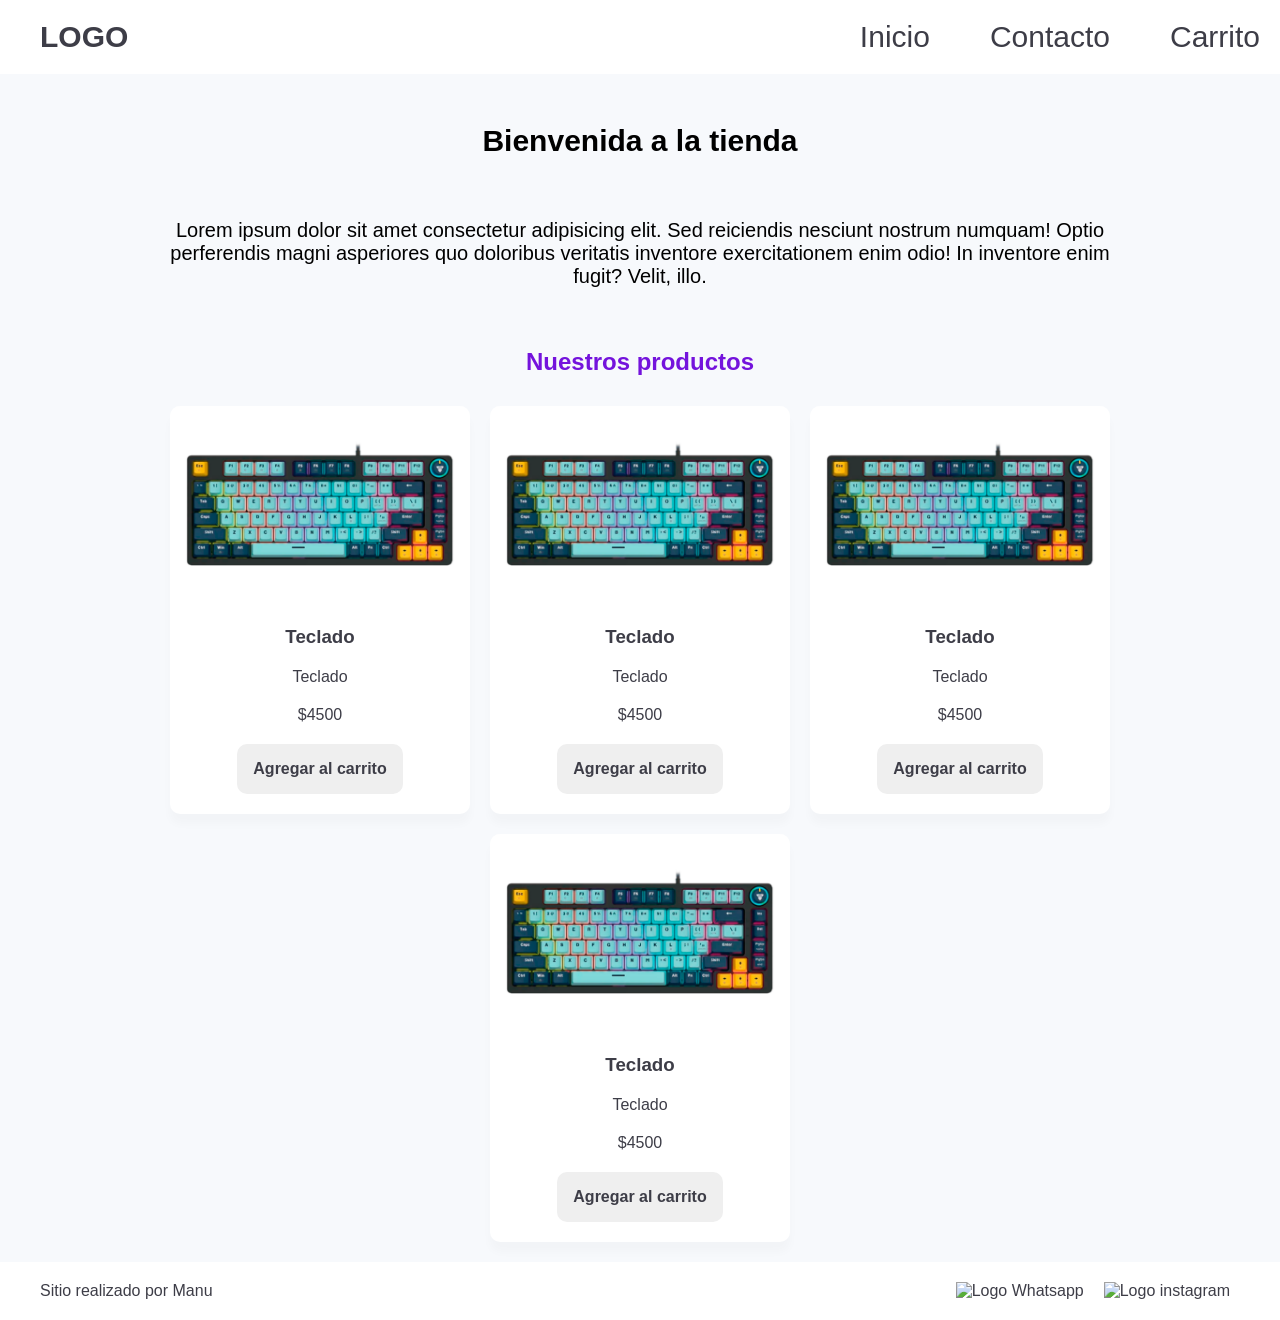
==== index.html @ 4857826c "se agrego el home trabajo en el home" ====
<!DOCTYPE html>
<html lang="es">
<head>
    <meta charset="UTF-8">
    <meta name="viewport" content="width=device-width, initial-scale=1.0">
    <title>Manuel Muñoz | TP C26236 </title>

    <link rel="stylesheet" href="./css/styles.css">
</head>
<body>
    <header>
        <div class="div-logo"><a class="logo" href="./index.html">LOGO</a></div>
        <nav class="header-nav">
            <ul>
                <li><a href="./index.html">Inicio</a></li>
                <li><a href="./pages/contacto.html">Contacto</a></li>
                <li><a href="./pages/carrito.html">Carrito</a></li>
            </ul>
        </nav>
    </header>
    <main>
        <section class="inicio">
            <h1>Bienvenida a la tienda</h1>
            <p class="parrafo">Lorem ipsum dolor sit amet consectetur adipisicing elit. Sed reiciendis nesciunt nostrum numquam! Optio perferendis magni asperiores quo doloribus veritatis inventore exercitationem enim odio! In inventore enim fugit? Velit, illo.</p>

        </section>
        <section>
            <h2 class="titulo-productos text-secondary">Nuestros productos</h2>
            <div class="contenedor-tarjetas">
                <article class="card text-dark">
                    <img src="./img/teclado.png" alt="Teclado">
                    <h3>Teclado</h3>
                    <p>Teclado</p>
                    <p>$4500</p>
                    <button class="btn bg-secondary text-dark">
                        Agregar al carrito
                    </button>
                </article>
                <article class="card text-dark">
                    <img src="./img/teclado.png" alt="Teclado">
                    <h3>Teclado</h3>
                    <p>Teclado</p>
                    <p>$4500</p>
                    <button class="btn bg-secondary text-dark">
                        Agregar al carrito
                    </button>
                </article>
                <article class="card text-dark">
                    <img src="./img/teclado.png" alt="Teclado">
                    <h3>Teclado</h3>
                    <p>Teclado</p>
                    <p>$4500</p>
                    <button class="btn bg-secondary text-dark">
                        Agregar al carrito
                    </button>
                </article>
                <article class="card text-dark">
                    <img src="./img/teclado.png" alt="Teclado">
                    <h3>Teclado</h3>
                    <p>Teclado</p>
                    <p>$4500</p>
                    <button class="btn bg-secondary text-dark">
                        Agregar al carrito
                    </button>
                </article>
            </div>
        </section>
    </main>
    <footer>
        <p>Sitio realizado por Manu</p>
        <nav>
            <ul class="footer-list">
                <li><img src="./img/" alt="Logo Whatsapp" width="50"></li>
                <li><img src="./img/" alt="Logo instagram" width="50"></li>
            </ul>
        </nav>
    </footer>
</body>
</html>
---- css/styles.css ----
*{
    margin: 0;
    padding: 0;
    box-sizing: border-box;   
}
/* ------------------------------ 1 rem = 10px ------------------------------ */
html{
    font-size: 62.5%;
}
body{
    font-family: sans-serif;
    font-size: 1.6rem;
    background-color: #F7F9FC;
    color: #000;
    display: flex;
    flex-direction: column;
    min-height: 100vh;
}
main{
    width: 80%;
    margin: auto;
    padding: 2rem 0;
    flex:1;
    display: flex;
    flex-direction: column;
    align-items: center;
}
h1{
    font-size: 3rem;
    font-weight: 800;
    line-height: 1.15;
    margin: 3rem 0;
}
h2{
    color: #3D3D47;
    font-size: 2.4rem;
    font-weight: 700;
    line-height: 1.2;
    text-align: center;
    margin: 3rem 0;
}

.btn{
    border:none;
    font-size: 1.6rem;
    font-weight: bold;
    padding: 1.6rem;
    border-radius: 1rem;
}
header, footer{
    background: #fff;
    color:#3D3D47;
    width: 100%;
    display: flex;
    justify-content: space-between;
    align-items: center;
}
footer{
    padding: 1rem 4rem;
}
.div-logo{
    margin-left: 2rem;
    font-weight: bold;
}
.logo, .header-nav a{
    text-decoration: none;
    font-size: 3rem;
    color: inherit;
    display: inline-block;
    padding: 2rem;
}
.header-nav ul, footer .footer-list{
    list-style: none;
    display: flex;
    gap: 2rem;
}

.footer-list{
    padding: 1rem;
}
.footer-list img{
    width: 50px;
}

/* -------------------------------------------------------------------------- */
/*                                   Colores                                  */
/* -------------------------------------------------------------------------- */
.bg-primary{
    background-color: #fff;
}
.bg-secondary{
 color: #F7F9FC; 
}
.text-light{
 color: #fff; 
}
.text-dark{
 color: #3D3D47; 
}
.text-secondary{
 color: #7413DC;     
}

/* -------------------------------------------------------------------------- */
/*                                    Home                                    */
/* -------------------------------------------------------------------------- */
.inicio{
    display: flex;
    justify-content: center;
    align-items: center;
    flex-wrap: wrap;
    text-align: center;
}
.inicio h1{
    width: 100%;
}
.parrafo{
    width: 100%;
    font-size: 2rem;
    padding: 3rem;
}
.contenedor-tarjetas{
    display: flex;
    justify-content: center;
    gap: 2rem;
    /* -------- Para que se acomoden los hijos abajo si no tienen espacio ------- */
    flex-wrap: wrap;
}
.card{
    background-color: #fff;
    width: 30rem;
    border-radius: 1rem;

    /* ------------------- Oculta el sobrante de las imagenes ------------------- */
    overflow: hidden;
    display: flex;
    flex-direction: column;
    align-items: center;
    gap: 2rem;
    padding-bottom: 2rem;
    box-shadow: 0rem 1rem 1rem rgba(0, 0, 0, .025);
}
.card img{
    width: 100%;
    height: 20rem;
    object-fit: cover;
}
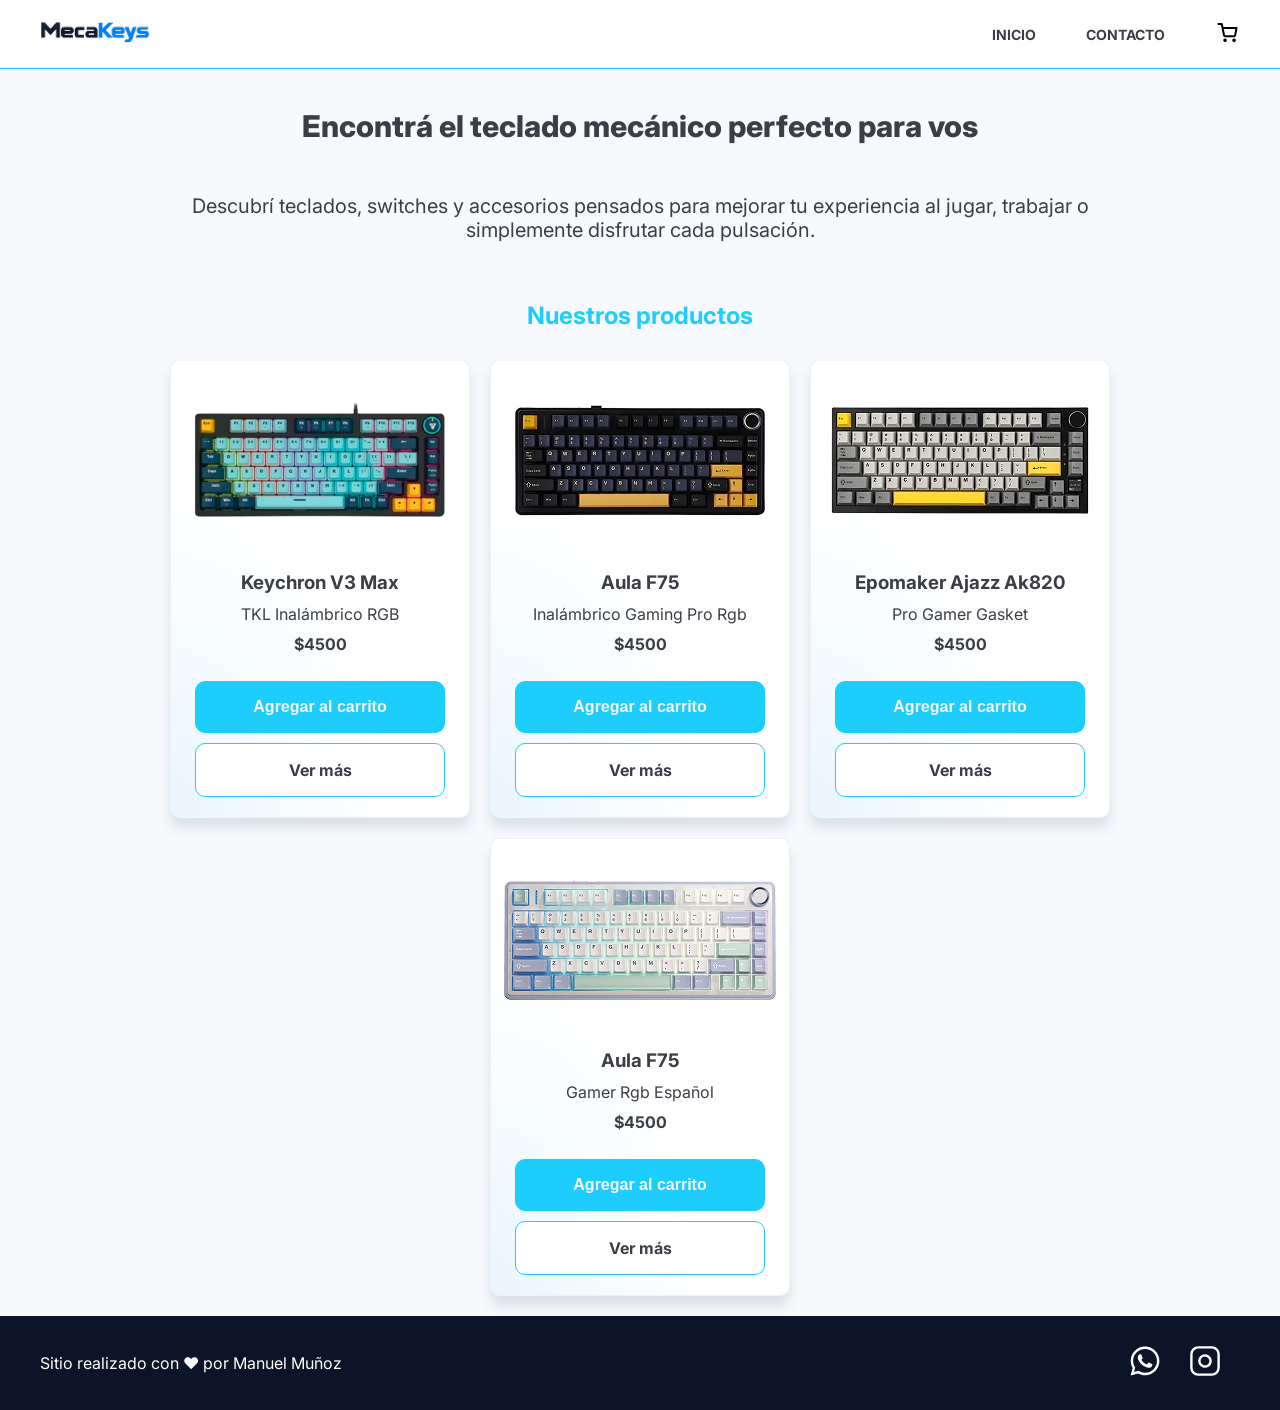
==== commit 7e9216e9: "Se actualizaron los estilos, la navegación, y se agregaron internas." ====
--- a/index.html
+++ b/index.html
@@ -4,76 +4,104 @@
     <meta charset="UTF-8">
     <meta name="viewport" content="width=device-width, initial-scale=1.0">
     <title>Manuel Muñoz | TP C26236 </title>
-
+    <!-- ------------------------------- Favicon ------------------------------- -->
+    <link rel="icon" href="./img/favicon.png" sizes="any">
+    <!-- ------------------------------- Fuentes ------------------------------- -->
+    <link rel="preconnect" href="https://fonts.googleapis.com">
+    <link rel="preconnect" href="https://fonts.gstatic.com" crossorigin>
+    <link href="https://fonts.googleapis.com/css2?family=Inter:ital,opsz,wght@0,14..32,100..900;1,14..32,100..900&display=swap" rel="stylesheet">
+    <!-- ------------------------------- Estilos ------------------------------- -->
     <link rel="stylesheet" href="./css/styles.css">
+    <link rel="stylesheet" href="./css/media.css">
+        
 </head>
 <body>
     <header>
-        <div class="div-logo"><a class="logo" href="./index.html">LOGO</a></div>
+        <div class="div-logo"><a class="logo" href="./index.html"><img src="./img/logo.webp" alt=""></a></div>
         <nav class="header-nav">
             <ul>
                 <li><a href="./index.html">Inicio</a></li>
                 <li><a href="./pages/contacto.html">Contacto</a></li>
-                <li><a href="./pages/carrito.html">Carrito</a></li>
+                <li><a class="icon-carrito" href="./pages/carrito.html"><img class="icon-nav" src="./img/carrito.svg" alt="carrito de compras"></a></li>
             </ul>
         </nav>
     </header>
     <main>
         <section class="inicio">
-            <h1>Bienvenida a la tienda</h1>
-            <p class="parrafo">Lorem ipsum dolor sit amet consectetur adipisicing elit. Sed reiciendis nesciunt nostrum numquam! Optio perferendis magni asperiores quo doloribus veritatis inventore exercitationem enim odio! In inventore enim fugit? Velit, illo.</p>
+            <h1 class="text-dark">Encontrá el teclado mecánico perfecto para vos</h1>
+            <p class="parrafo text-dark">Descubrí teclados, switches y accesorios pensados para mejorar tu experiencia al jugar, trabajar o simplemente disfrutar cada pulsación.</p>
 
         </section>
         <section>
             <h2 class="titulo-productos text-secondary">Nuestros productos</h2>
             <div class="contenedor-tarjetas">
                 <article class="card text-dark">
-                    <img src="./img/teclado.png" alt="Teclado">
-                    <h3>Teclado</h3>
-                    <p>Teclado</p>
-                    <p>$4500</p>
-                    <button class="btn bg-secondary text-dark">
-                        Agregar al carrito
-                    </button>
+                    <img src="./img/imagen-tec-01.webp" alt="Teclado Keychron V3 Max TKL Inalámbrico RGB">
+                    <div class="contenedor-info">
+                        <h3>Keychron V3 Max</h3>
+                        <p> TKL Inalámbrico RGB</p>
+                        <p>$4500</p>
+                    </div>
+                    <div class="contenedor-btn">
+                        <button class="btn bg-secondary cursor-pointer text-ligth comprar">
+                            Agregar al carrito
+                        </button>
+                        <a class="btn bg-secondary cursor-pointer text-dark ver-mas" href="./pages/interna-producto.html">Ver más</a>                        
+                    </div>
                 </article>
                 <article class="card text-dark">
-                    <img src="./img/teclado.png" alt="Teclado">
-                    <h3>Teclado</h3>
-                    <p>Teclado</p>
-                    <p>$4500</p>
-                    <button class="btn bg-secondary text-dark">
-                        Agregar al carrito
-                    </button>
+                    <img src="./img/imagen-tec-02.webp" alt="Teclado Aula F75 75% Gaming Pro Rgb">
+                    <div class="contenedor-info">
+                        <h3>Aula F75</h3>
+                        <p>Inalámbrico Gaming Pro Rgb</p>
+                        <p>$4500</p>
+                    </div>
+                    <div class="contenedor-btn">
+                        <button class="btn bg-secondary cursor-pointer text-ligth comprar">
+                            Agregar al carrito
+                        </button>
+                        <a class="btn bg-secondary cursor-pointer text-dark ver-mas" href="./pages/interna-producto.html">Ver más</a>
+                    </div>
                 </article>
                 <article class="card text-dark">
-                    <img src="./img/teclado.png" alt="Teclado">
-                    <h3>Teclado</h3>
-                    <p>Teclado</p>
-                    <p>$4500</p>
-                    <button class="btn bg-secondary text-dark">
-                        Agregar al carrito
-                    </button>
+                    <img src="./img/imagen-tec-03.webp" alt="Teclado Epomaker Ajazz Ak820 Pro Gamer Gasket">
+                    <div class="contenedor-info">
+                        <h3>Epomaker Ajazz Ak820</h3>
+                        <p>Pro Gamer Gasket</p>
+                        <p>$4500</p>
+                    </div>
+                    <div class="contenedor-btn">
+                        <button class="btn bg-secondary cursor-pointer text-ligth comprar">
+                            Agregar al carrito
+                        </button>
+                        <a class="btn bg-secondary cursor-pointer text-dark ver-mas" href="./pages/interna-producto.html">Ver más</a>
+                    </div>
                 </article>
                 <article class="card text-dark">
-                    <img src="./img/teclado.png" alt="Teclado">
-                    <h3>Teclado</h3>
-                    <p>Teclado</p>
-                    <p>$4500</p>
-                    <button class="btn bg-secondary text-dark">
-                        Agregar al carrito
-                    </button>
+                    <img src="./img/imagen-tec-04.webp" alt="Teclado Aula F75 75% Gamer Rgb Español">
+                    <div class="contenedor-info">
+                        <h3>Aula F75</h3>
+                        <p>Gamer Rgb Español</p>
+                        <p>$4500</p>
+                    </div>
+                    <div class="contenedor-btn">
+                        <button class="btn bg-secondary cursor-pointer text-ligth comprar">
+                            Agregar al carrito
+                        </button>
+                        <a class="btn bg-secondary cursor-pointer text-dark ver-mas" href="./pages/interna-producto.html">Ver más</a>
+                    </div>
                 </article>
             </div>
         </section>
     </main>
     <footer>
-        <p>Sitio realizado por Manu</p>
+        <p class="text-light">Sitio realizado con ❤️ por Manuel Muñoz</p>
         <nav>
             <ul class="footer-list">
-                <li><img src="./img/" alt="Logo Whatsapp" width="50"></li>
-                <li><img src="./img/" alt="Logo instagram" width="50"></li>
+                <li class="cursor-pointer"><img src="./img/whatsapp.svg" alt="Logo Whatsapp"></li>
+                <li class="cursor-pointer"><img src="./img/instagram.svg" alt="Logo instagram"></li>
             </ul>
         </nav>
     </footer>
 </body>
-</html>+</html>
--- a/css/styles.css
+++ b/css/styles.css
@@ -8,7 +8,8 @@
     font-size: 62.5%;
 }
 body{
-    font-family: sans-serif;
+    font-family: "Inter", sans-serif;
+    font-optical-sizing: auto;
     font-size: 1.6rem;
     background-color: #F7F9FC;
     color: #000;
@@ -16,6 +17,10 @@
     flex-direction: column;
     min-height: 100vh;
 }
+body::selection{
+    background-color: #1dcdfe;
+    color: #000;
+}    
 main{
     width: 80%;
     margin: auto;
@@ -29,7 +34,7 @@
     font-size: 3rem;
     font-weight: 800;
     line-height: 1.15;
-    margin: 3rem 0;
+    margin: 2rem 0;
 }
 h2{
     color: #3D3D47;
@@ -39,7 +44,6 @@
     text-align: center;
     margin: 3rem 0;
 }
-
 .btn{
     border:none;
     font-size: 1.6rem;
@@ -47,6 +51,16 @@
     padding: 1.6rem;
     border-radius: 1rem;
 }
+.text-bold{
+    font-weight: 700;
+}
+.cursor-pointer{
+    cursor:pointer;
+}
+.icon-nav{
+    width: 2.5rem;
+}
+
 header, footer{
     background: #fff;
     color:#3D3D47;
@@ -55,6 +69,9 @@
     justify-content: space-between;
     align-items: center;
 }
+header{
+    border-bottom: .1rem solid #1dcdfe;
+}
 footer{
     padding: 1rem 4rem;
 }
@@ -62,24 +79,48 @@
     margin-left: 2rem;
     font-weight: bold;
 }
-.logo, .header-nav a{
+.header-nav{
+    margin-right: 2rem;
+}
+.logo img{
+    width: 15rem;
+    padding: 2rem;
+}
+.header-nav a{
     text-decoration: none;
-    font-size: 3rem;
+    font-size: 1.4rem;
+    font-weight: 700;
     color: inherit;
     display: inline-block;
     padding: 2rem;
+    text-transform: uppercase;
+    transition: ease-in-out 150ms;
+}
+.header-nav a:hover{
+    color:#1dcdfe;
+}
+.icon-carrito:hover{
+    background-color: #1dcdfe;
 }
 .header-nav ul, footer .footer-list{
     list-style: none;
     display: flex;
-    gap: 2rem;
+    gap: 1rem;
+    align-items: center;
 }
 
 .footer-list{
     padding: 1rem;
 }
+.footer-list li{
+    padding: .5rem;
+}
+.footer-list li:hover{
+    background: #1dcdfe;
+    border-radius: 50%;
+}
 .footer-list img{
-    width: 50px;
+    width: 4rem;
 }
 
 /* -------------------------------------------------------------------------- */
@@ -91,6 +132,9 @@
 .bg-secondary{
  color: #F7F9FC; 
 }
+footer{
+background-color: #0B1428;
+}
 .text-light{
  color: #fff; 
 }
@@ -98,12 +142,13 @@
  color: #3D3D47; 
 }
 .text-secondary{
- color: #7413DC;     
+ color: #1dcdfe;     
 }
 
 /* -------------------------------------------------------------------------- */
 /*                                    Home                                    */
 /* -------------------------------------------------------------------------- */
+
 .inicio{
     display: flex;
     justify-content: center;
@@ -127,21 +172,116 @@
     flex-wrap: wrap;
 }
 .card{
-    background-color: #fff;
+    
     width: 30rem;
     border-radius: 1rem;
 
-    /* ------------------- Oculta el sobrante de las imagenes ------------------- */
+    /* ------------------- Oculta el sobrante de las imágenes ------------------- */
     overflow: hidden;
     display: flex;
     flex-direction: column;
     align-items: center;
-    gap: 2rem;
-    padding-bottom: 2rem;
-    box-shadow: 0rem 1rem 1rem rgba(0, 0, 0, .025);
+    gap: 1rem;
+    padding: 0 1rem 2rem 1rem;
+    box-shadow: 0rem 1rem 1.2rem rgba(218, 224, 233, 1);
+    transition: ease-in 150ms;
+    text-align: center;
+    border: .1rem solid #EFF2F6;
+    background: radial-gradient(at 0% 100%, rgba(29, 205, 254, .06) 10px, #fff 50%);
+    transition: ease-in-out 150ms;
+}
+.card:hover{
+    border: .1rem solid rgba(29, 205, 254, .2);
+    box-shadow: 0rem 1rem 1.2rem rgba(29, 205, 254, .5);
 }
 .card img{
     width: 100%;
     height: 20rem;
     object-fit: cover;
-}+    text-align: center;
+}
+
+.card .contenedor-info{
+    display: flex;
+    flex-direction: column;
+    width: 90%;
+    min-height: 10rem;
+    gap:1rem;
+}
+.contenedor-info p:last-child{
+    font-weight: 700;
+}
+.card .contenedor-btn{
+    display: flex;
+    flex-direction: column;
+    width: 90%;
+    gap:1rem;
+    text-align: center;
+}
+.contenedor-btn .comprar{
+    background-color: #1dcdfe;
+    border:.1rem solid #1dcdfe;
+    transition: 200ms ease-in-out;
+}
+.contenedor-btn .comprar:hover{
+    background-color: #fff; 
+    border:.1rem solid #1dcdfe;
+    color: #3D3D47;
+}
+.contenedor-btn .ver-mas{
+    background-color: #fff; 
+    border:.1rem solid #1dcdfe; 
+    transition: 200ms ease-in-out;
+    text-decoration: none;
+}
+.contenedor-btn .ver-mas:hover{
+    background-color: rgba(29, 205, 254, .2);
+    border:.1rem solid #1dcdfe;
+}
+
+/* -------------------------------------------------------------------------- */
+/*                             Interna de producto                            */
+/* -------------------------------------------------------------------------- */
+
+.main-interna{
+    gap: 5rem;
+    padding-bottom: 5rem;
+}
+.producto{
+    display: flex;
+    align-items: center;
+    gap: 2rem;
+    flex-wrap: wrap;
+}
+.producto .producto-imagen,.producto .producto-contenido{
+    width: 45%;
+    display: flex;
+    flex-direction: column;
+    gap: 2rem;
+}
+.producto-imagen img{
+    width: 100%;
+}
+.contenido-descripcion {
+    display:flex;
+    flex-direction: column;
+    gap: 2rem;
+}
+section .interna-contenedor-info{
+    display: flex;
+    flex-direction: column;
+    width: 100%;
+    gap: 2rem;
+}
+section .interna-contenedor-info h2{
+    margin: 1rem 0;    
+    text-align: left;
+}
+section .interna-btn{
+    display: flex;
+    gap: 2rem;
+}
+.lista-descrip{
+    list-style: square;
+    list-style-position: inside;
+}
--- a/css/media.css
+++ b/css/media.css
@@ -0,0 +1,23 @@
+@media  screen and (-webkit-min-device-pixel-ratio:0) and (max-width:900px){
+ .producto .producto-imagen,.producto .producto-contenido{
+        width: 100%;
+    }
+}
+@media  screen and (-webkit-min-device-pixel-ratio:0) and (max-width:768px){
+    main{
+        width: 90%;
+    }
+    header, footer{
+        flex-direction: column;
+    }
+    .header-nav {
+        margin-right: 0;
+    }
+    .div-logo {
+        margin-left: 0rem;
+    }
+    .logo img {
+        padding: 2rem 0 0 0;
+    }
+
+}
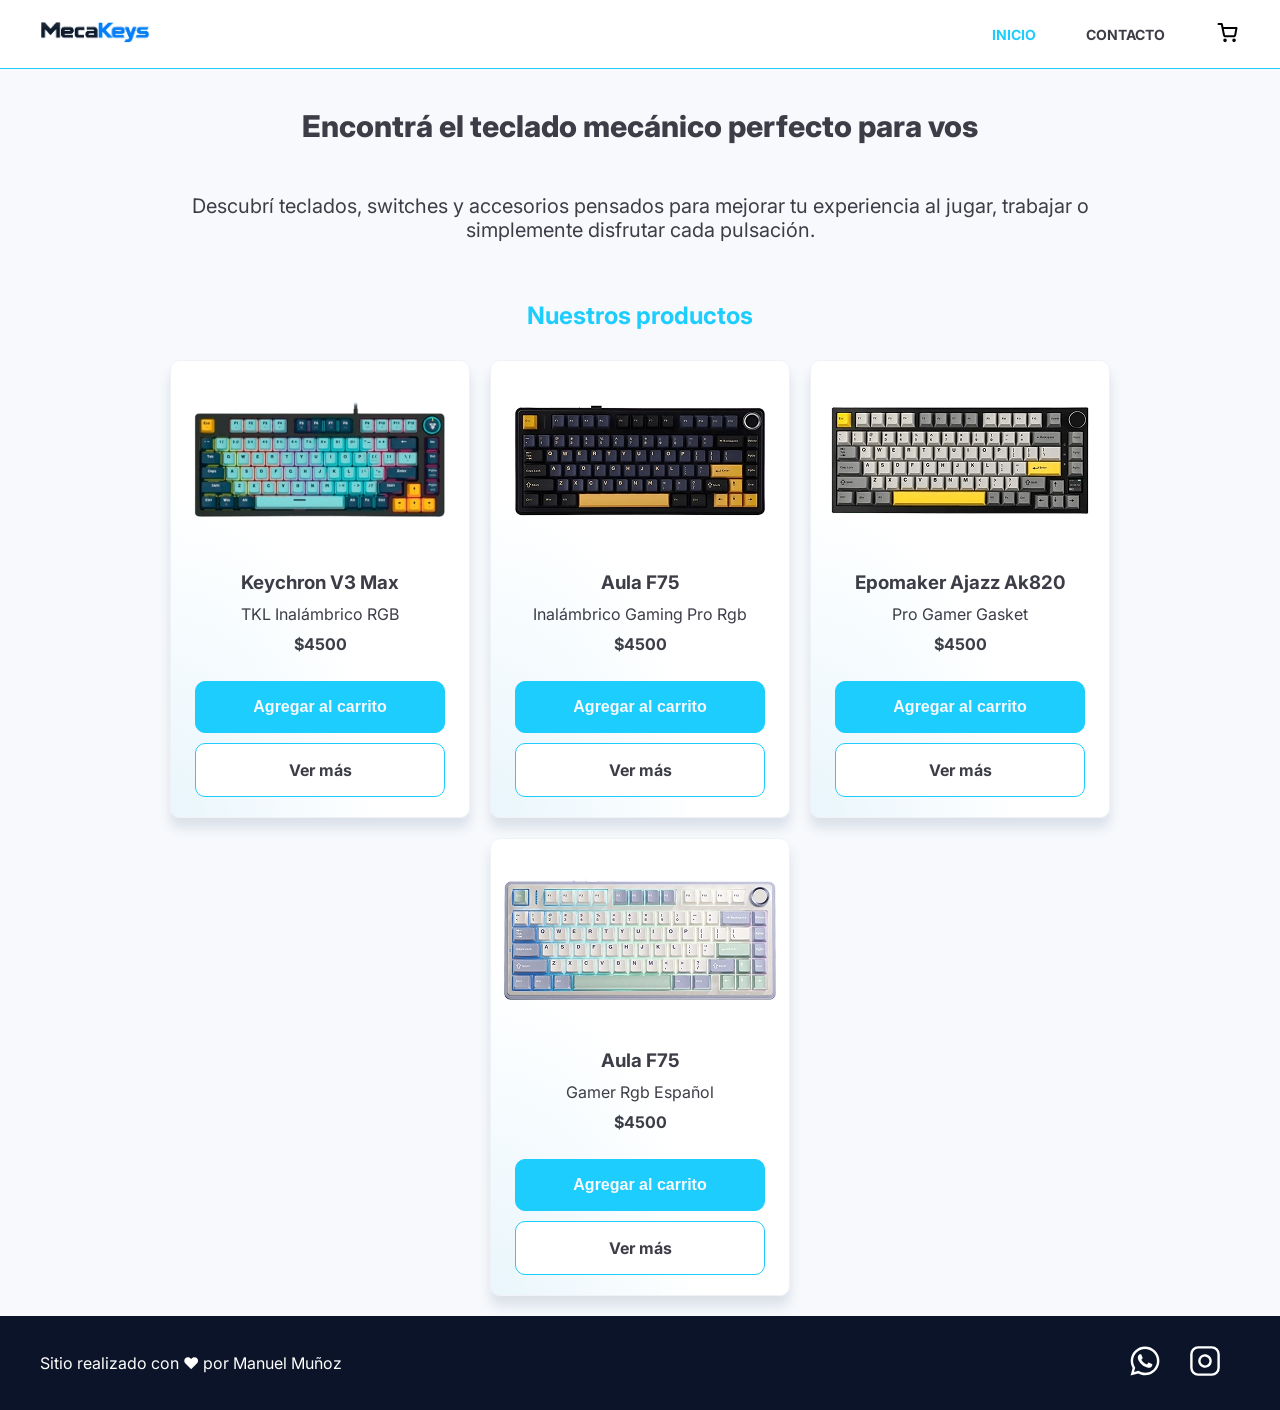
==== commit b1b52413: "Se trabajaron las internas de contacto y carrito, se ajustaron y se modificaron algunos estilos" ====
--- a/index.html
+++ b/index.html
@@ -20,7 +20,7 @@
         <div class="div-logo"><a class="logo" href="./index.html"><img src="./img/logo.webp" alt=""></a></div>
         <nav class="header-nav">
             <ul>
-                <li><a href="./index.html">Inicio</a></li>
+                <li><a class="active-nav" href="./index.html">Inicio</a></li>
                 <li><a href="./pages/contacto.html">Contacto</a></li>
                 <li><a class="icon-carrito" href="./pages/carrito.html"><img class="icon-nav" src="./img/carrito.svg" alt="carrito de compras"></a></li>
             </ul>
--- a/css/styles.css
+++ b/css/styles.css
@@ -90,16 +90,20 @@
     text-decoration: none;
     font-size: 1.4rem;
     font-weight: 700;
-    color: inherit;
+    color: #3D3D47;
     display: inline-block;
     padding: 2rem;
     text-transform: uppercase;
     transition: ease-in-out 150ms;
 }
-.header-nav a:hover{
+.header-nav a:hover, .header-nav a.active-nav{
     color:#1dcdfe;
 }
+
 .icon-carrito:hover{
+    background-color: #1dcdfe;
+}
+.icon-carrito-active{
     background-color: #1dcdfe;
 }
 .header-nav ul, footer .footer-list{
@@ -285,3 +289,62 @@
     list-style: square;
     list-style-position: inside;
 }
+
+/* -------------------------------------------------------------------------- */
+/*                                  Contacto                                  */
+/* -------------------------------------------------------------------------- */
+.contacto{
+    width: 100%;
+    display: flex;
+    flex-direction: column;
+    align-items: center;
+}
+.titulo-contacto{
+    margin: 2rem 0;
+}
+.form-contacto{
+    background-color: #fff;
+    color: #3D3D47;
+    width: 100%;
+    max-width: 70rem;
+    font-size: 2rem;
+    padding: 3rem;
+    border-radius: 1rem;
+    box-shadow: 0rem 1rem 1.2rem rgba(218, 224, 233, 1);
+}
+.grupo-input{
+    display: flex;
+    flex-direction: column;
+    gap:.8rem;
+    margin-bottom: 2rem;
+}
+.grupo-input input, .grupo-input textarea{
+    width: 100%;
+    padding: 1.2rem;
+    font-size: 1.6rem;
+    color: #3D3D47;
+    background-color: #fff;
+    border: .2rem solid #EFF2F6;
+    border-radius:.8rem;
+    outline:none;
+}
+.grupo-input input::placeholder, .grupo-input textarea::placeholder{
+    color: #bebecb;
+}
+.grupo-input textarea{
+    min-height: 10rem;
+    resize: vertical;
+}
+.grupo-input label{
+    font-size: 1.6rem;
+}
+/* -------------------------------------------------------------------------- */
+/*                                   Carrito                                  */
+/* -------------------------------------------------------------------------- */
+.carrito{
+    width: 100%;
+    display: flex;
+    flex-direction: column;
+    align-items: center;
+    gap:2rem;
+}
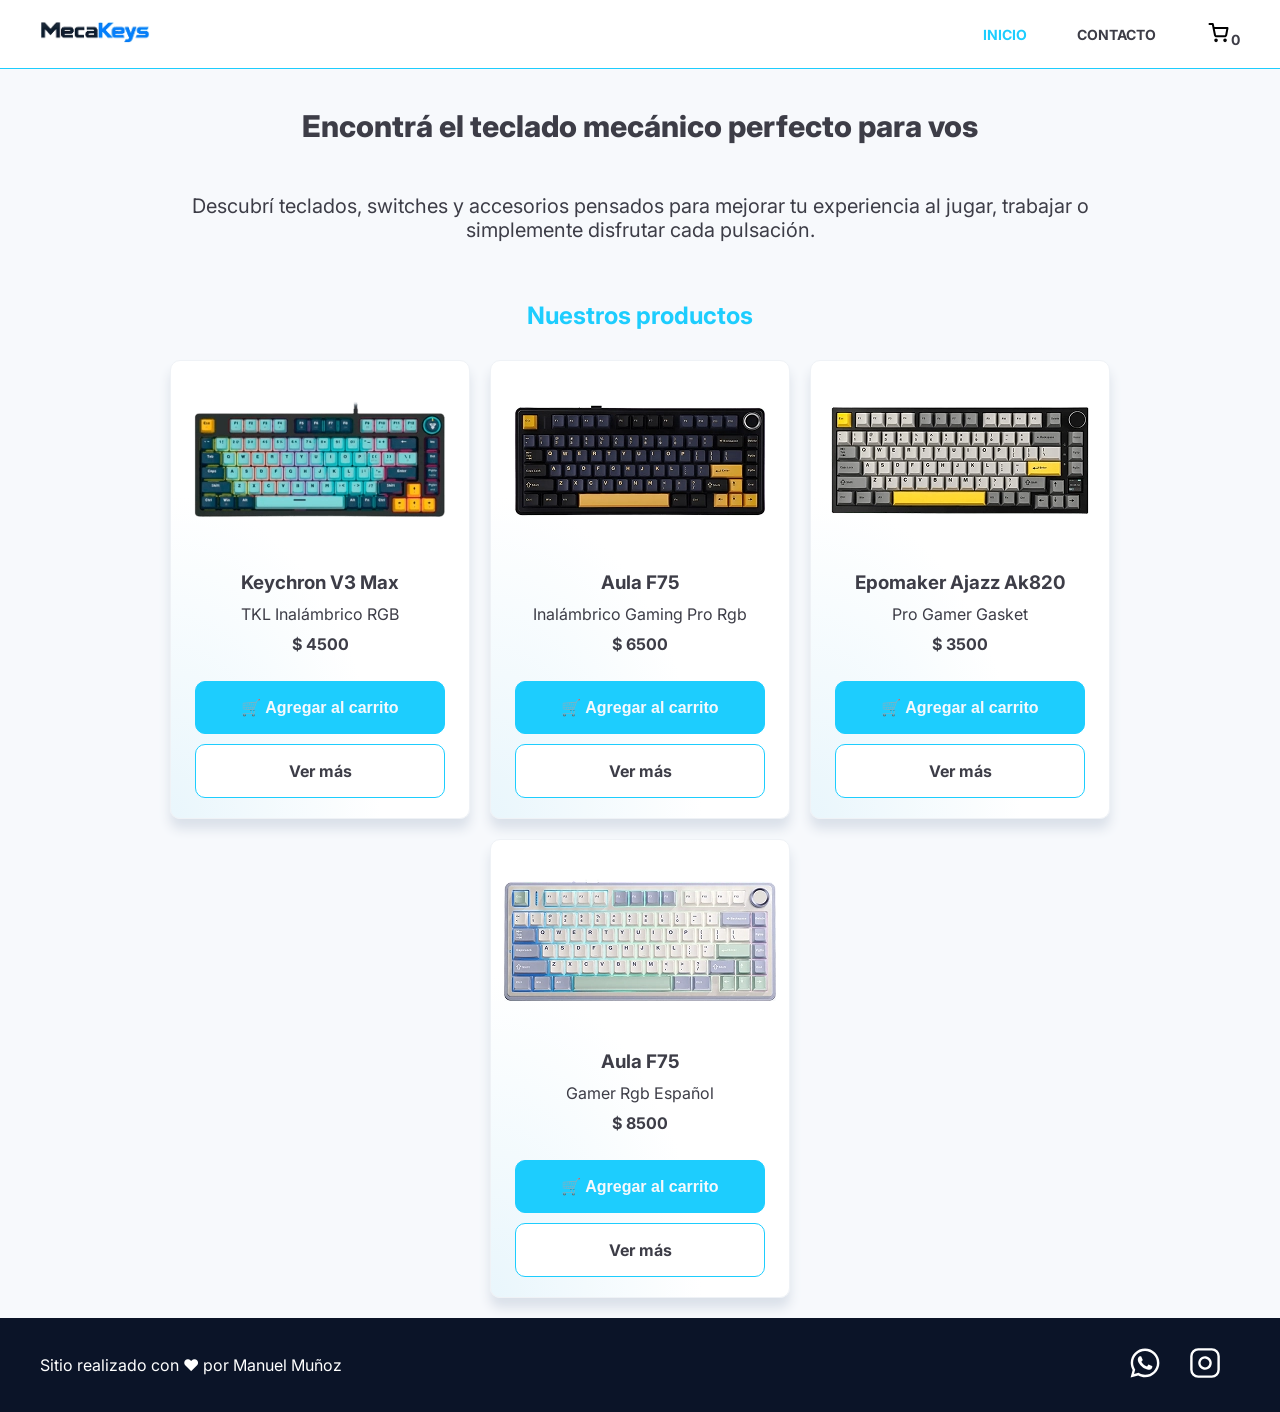
==== commit 91474f6e: "El sitio ya esta funcional" ====
--- a/index.html
+++ b/index.html
@@ -22,7 +22,7 @@
             <ul>
                 <li><a class="active-nav" href="./index.html">Inicio</a></li>
                 <li><a href="./pages/contacto.html">Contacto</a></li>
-                <li><a class="icon-carrito" href="./pages/carrito.html"><img class="icon-nav" src="./img/carrito.svg" alt="carrito de compras"></a></li>
+                <li><a class="icon-carrito carrito-icono" href="./pages/carrito.html"><img class="icon-nav" src="./img/carrito.svg" alt="carrito de compras"><span id="contador-carrito"></span></a></li>
             </ul>
         </nav>
     </header>
@@ -34,63 +34,7 @@
         </section>
         <section>
             <h2 class="titulo-productos text-secondary">Nuestros productos</h2>
-            <div class="contenedor-tarjetas">
-                <article class="card text-dark">
-                    <img src="./img/imagen-tec-01.webp" alt="Teclado Keychron V3 Max TKL Inalámbrico RGB">
-                    <div class="contenedor-info">
-                        <h3>Keychron V3 Max</h3>
-                        <p> TKL Inalámbrico RGB</p>
-                        <p>$4500</p>
-                    </div>
-                    <div class="contenedor-btn">
-                        <button class="btn bg-secondary cursor-pointer text-ligth comprar">
-                            Agregar al carrito
-                        </button>
-                        <a class="btn bg-secondary cursor-pointer text-dark ver-mas" href="./pages/interna-producto.html">Ver más</a>                        
-                    </div>
-                </article>
-                <article class="card text-dark">
-                    <img src="./img/imagen-tec-02.webp" alt="Teclado Aula F75 75% Gaming Pro Rgb">
-                    <div class="contenedor-info">
-                        <h3>Aula F75</h3>
-                        <p>Inalámbrico Gaming Pro Rgb</p>
-                        <p>$4500</p>
-                    </div>
-                    <div class="contenedor-btn">
-                        <button class="btn bg-secondary cursor-pointer text-ligth comprar">
-                            Agregar al carrito
-                        </button>
-                        <a class="btn bg-secondary cursor-pointer text-dark ver-mas" href="./pages/interna-producto.html">Ver más</a>
-                    </div>
-                </article>
-                <article class="card text-dark">
-                    <img src="./img/imagen-tec-03.webp" alt="Teclado Epomaker Ajazz Ak820 Pro Gamer Gasket">
-                    <div class="contenedor-info">
-                        <h3>Epomaker Ajazz Ak820</h3>
-                        <p>Pro Gamer Gasket</p>
-                        <p>$4500</p>
-                    </div>
-                    <div class="contenedor-btn">
-                        <button class="btn bg-secondary cursor-pointer text-ligth comprar">
-                            Agregar al carrito
-                        </button>
-                        <a class="btn bg-secondary cursor-pointer text-dark ver-mas" href="./pages/interna-producto.html">Ver más</a>
-                    </div>
-                </article>
-                <article class="card text-dark">
-                    <img src="./img/imagen-tec-04.webp" alt="Teclado Aula F75 75% Gamer Rgb Español">
-                    <div class="contenedor-info">
-                        <h3>Aula F75</h3>
-                        <p>Gamer Rgb Español</p>
-                        <p>$4500</p>
-                    </div>
-                    <div class="contenedor-btn">
-                        <button class="btn bg-secondary cursor-pointer text-ligth comprar">
-                            Agregar al carrito
-                        </button>
-                        <a class="btn bg-secondary cursor-pointer text-dark ver-mas" href="./pages/interna-producto.html">Ver más</a>
-                    </div>
-                </article>
+            <div id="contenedor-tarjetas" class="contenedor-tarjetas">                
             </div>
         </section>
     </main>
@@ -98,10 +42,13 @@
         <p class="text-light">Sitio realizado con ❤️ por Manuel Muñoz</p>
         <nav>
             <ul class="footer-list">
-                <li class="cursor-pointer"><img src="./img/whatsapp.svg" alt="Logo Whatsapp"></li>
-                <li class="cursor-pointer"><img src="./img/instagram.svg" alt="Logo instagram"></li>
+                <li class="cursor-pointer"><a href="https://wa.me/1127374964?text=Hola%20estoy%20interesado%20en%20un%20tec" target="_blank"><img src="./img/whatsapp.svg" alt="Logo Whatsapp"></a></li>
+                <li class="cursor-pointer"><a href="https://www.instagram.com/manumunoz875/" target="_blank"><img src="./img/instagram.svg" alt="Logo instagram"></a></li>
             </ul>
         </nav>
     </footer>
+    <script type="module" src="./js/index.js"></script>
 </body>
 </html>
+
+ 
--- a/css/styles.css
+++ b/css/styles.css
@@ -106,6 +106,10 @@
 .icon-carrito-active{
     background-color: #1dcdfe;
 }
+.icon-carrito:hover span{
+    color:#fff;
+}
+
 .header-nav ul, footer .footer-list{
     list-style: none;
     display: flex;
@@ -255,16 +259,15 @@
     display: flex;
     align-items: center;
     gap: 2rem;
-    flex-wrap: wrap;
+    flex-direction: row;
 }
 .producto .producto-imagen,.producto .producto-contenido{
-    width: 45%;
     display: flex;
     flex-direction: column;
     gap: 2rem;
 }
 .producto-imagen img{
-    width: 100%;
+    max-width: 60rem;
 }
 .contenido-descripcion {
     display:flex;
@@ -347,4 +350,18 @@
     flex-direction: column;
     align-items: center;
     gap:2rem;
+}
+.acciones-carrito{
+    display: flex;
+    justify-content: center;
+    align-items: center;
+    padding: 3rem;
+}
+.btnEliminar{
+    background-color: #e6e6e6;
+    color: #000;
+}
+.btnEliminar:hover{
+    background-color: #3D3D47;
+    color: #fff;
 }
--- a/css/media.css
+++ b/css/media.css
@@ -1,9 +1,12 @@
-@media  screen and (-webkit-min-device-pixel-ratio:0) and (max-width:900px){
- .producto .producto-imagen,.producto .producto-contenido{
-        width: 100%;
+@media (max-width:1200px){
+    .producto{
+        flex-direction: column;
+    }
+    .producto-imagen img{
+        max-width: 100%;
     }
 }
-@media  screen and (-webkit-min-device-pixel-ratio:0) and (max-width:768px){
+@media (max-width:768px){
     main{
         width: 90%;
     }
